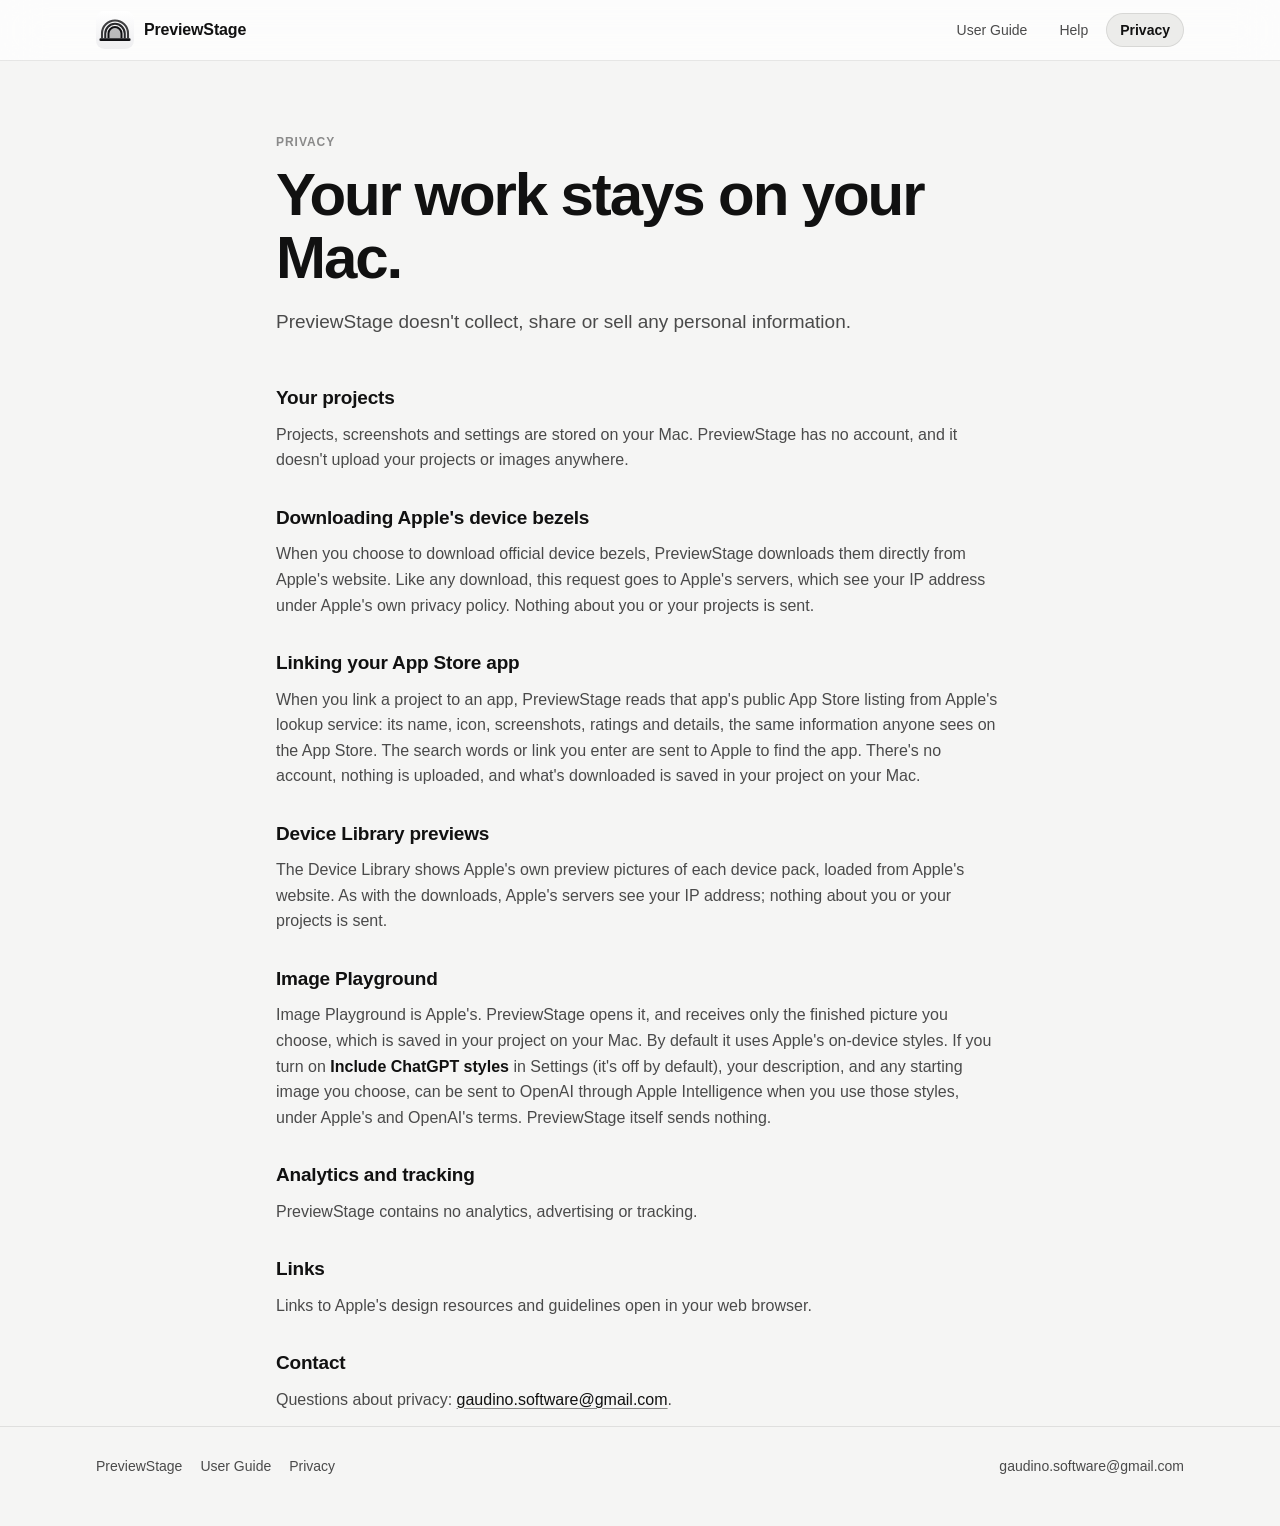
==== privacy.html @ e6e5afa7 "Home: room under the main screenshot; clearer app description Co-Authored-By: Claude Opus 5.5 <norep" ====
<!DOCTYPE html>
<html lang="en">
<head>
<meta charset="utf-8">
<meta name="viewport" content="width=device-width, initial-scale=1">
<title>PreviewStage Privacy</title>
<meta name="description" content="PreviewStage's privacy policy.">
<link rel="icon" type="image/png" sizes="32x32" href="favicon-32.png?v=7">
<link rel="icon" type="image/png" sizes="192x192" href="favicon-192.png?v=7">
<link rel="shortcut icon" href="favicon.ico?v=7">
<link rel="apple-touch-icon" sizes="180x180" href="apple-touch-icon.png?v=7">
<link rel="stylesheet" href="style.css?v=7">
</head>
<body>
<header class="topbar">
  <div class="inner">
    <a class="brand" href="./"><img class="mark" src="icon.svg?v=6" alt="">PreviewStage</a>
    <nav>
      <a href="support.html">User Guide</a>
      <a href="support.html#faq">Help</a>
      <a href="privacy.html" aria-current="page">Privacy</a>
    </nav>
  </div>
</header>

<main class="wrap" style="max-width:760px">
  <div class="hero" style="padding-bottom:16px">
    <p class="eyebrow">Privacy</p>
    <h1>Your work stays on your Mac.</h1>
    <p class="lede">PreviewStage doesn't collect, share or sell any personal information.</p>
  </div>

  <h3>Your projects</h3>
  <p>Projects, screenshots and settings are stored on your Mac. PreviewStage has no account, and it doesn't upload your projects or images anywhere.</p>

  <h3>Downloading Apple's device bezels</h3>
  <p>When you choose to download official device bezels, PreviewStage downloads them directly from Apple's website. Like any download, this request goes to Apple's servers, which see your IP address under Apple's own privacy policy. Nothing about you or your projects is sent.</p>

  <h3>Linking your App Store app</h3>
  <p>When you link a project to an app, PreviewStage reads that app's public App Store listing from Apple's lookup service: its name, icon, screenshots, ratings and details, the same information anyone sees on the App Store. The search words or link you enter are sent to Apple to find the app. There's no account, nothing is uploaded, and what's downloaded is saved in your project on your Mac.</p>

  <h3>Device Library previews</h3>
  <p>The Device Library shows Apple's own preview pictures of each device pack, loaded from Apple's website. As with the downloads, Apple's servers see your IP address; nothing about you or your projects is sent.</p>

  <h3>Image Playground</h3>
  <p>Image Playground is Apple's. PreviewStage opens it, and receives only the finished picture you choose, which is saved in your project on your Mac. By default it uses Apple's on-device styles. If you turn on <strong>Include ChatGPT styles</strong> in Settings (it's off by default), your description, and any starting image you choose, can be sent to OpenAI through Apple Intelligence when you use those styles, under Apple's and OpenAI's terms. PreviewStage itself sends nothing.</p>

  <h3>Analytics and tracking</h3>
  <p>PreviewStage contains no analytics, advertising or tracking.</p>

  <h3>Links</h3>
  <p>Links to Apple's design resources and guidelines open in your web browser.</p>

  <h3>Contact</h3>
  <p>Questions about privacy: <a href="mailto:gaudino.software@gmail.com">gaudino.software@gmail.com</a>.</p>
</main>

<footer class="site">
  <div class="wrap">
    <a href="./">PreviewStage</a>
    <a href="support.html">User Guide</a>
    <a href="privacy.html">Privacy</a>
    <a class="spacer" href="mailto:gaudino.software@gmail.com">gaudino.software@gmail.com</a>
  </div>
</footer>
</body>
</html>
---- style.css ----
/* PreviewStage website — monochrome, calm, light and dark. */

:root {
  --bg: #f5f5f4;
  --surface: #ffffff;
  --surface-2: #ececea;
  --ink: #111111;
  --ink-2: #4a4a4a;
  --ink-3: #8a8a8a;
  --line: rgba(0, 0, 0, 0.09);
  --glass: rgba(255, 255, 255, 0.72);
  --shadow: 0 1px 2px rgba(0,0,0,.04), 0 12px 32px rgba(0,0,0,.08);
  --accent: #111111;
  --on-accent: #ffffff;
  --radius: 18px;
}
@media (prefers-color-scheme: dark) {
  :root {
    --bg: #0e0e0f;
    --surface: #18181a;
    --surface-2: #232326;
    --ink: #f4f4f4;
    --ink-2: #b9b9bb;
    --ink-3: #7c7c80;
    --line: rgba(255, 255, 255, 0.1);
    --glass: rgba(40, 40, 44, 0.72);
    --shadow: 0 1px 2px rgba(0,0,0,.3), 0 12px 32px rgba(0,0,0,.45);
    --accent: #f4f4f4;
    --on-accent: #111111;
  }
}

* { box-sizing: border-box; }
html { scroll-behavior: smooth; scroll-padding-top: 84px; }
body {
  margin: 0;
  background: var(--bg);
  color: var(--ink);
  font: 16px/1.6 -apple-system, BlinkMacSystemFont, "SF Pro Text", "Helvetica Neue", Arial, sans-serif;
  -webkit-font-smoothing: antialiased;
}
a { color: var(--ink); text-decoration-color: var(--ink-3); text-underline-offset: 3px; }
a:hover { text-decoration-color: var(--ink); }
img { max-width: 100%; }

/* Top bar */
.topbar {
  position: sticky; top: 0; z-index: 10;
  backdrop-filter: saturate(180%) blur(20px);
  -webkit-backdrop-filter: saturate(180%) blur(20px);
  background: var(--glass);
  border-bottom: 1px solid var(--line);
}
.topbar .inner {
  max-width: 1120px; margin: 0 auto; padding: 0 16px;
  height: 60px; display: flex; align-items: center; gap: 24px;
}
.brand { display: flex; align-items: center; gap: 10px; font-weight: 700; text-decoration: none; letter-spacing: -.01em; }
.brand .mark { width: 38px; height: 38px; }
.topbar nav { margin-left: auto; display: flex; gap: 4px; font-size: 14px; }
.topbar nav a {
  text-decoration: none; color: var(--ink-2); padding: 6px 14px; border-radius: 999px;
  transition: background-color .2s ease, color .2s ease;
}
.topbar nav a:hover { color: var(--ink); background: color-mix(in srgb, var(--surface-2) 60%, transparent); }
/* The page you're on sits in a pill. */
.topbar nav a[aria-current] { color: var(--ink); font-weight: 600; background: var(--surface-2); box-shadow: inset 0 0 0 1px var(--line); }

/* Layout */
.wrap { max-width: 1120px; margin: 0 auto; padding: 0 16px; }
.hero { padding: 72px 0 40px; }
.eyebrow { font-size: 12px; font-weight: 600; letter-spacing: .08em; text-transform: uppercase; color: var(--ink-3); margin: 0 0 12px; }
h1 { font-size: clamp(36px, 6vw, 60px); line-height: 1.04; letter-spacing: -.035em; margin: 0 0 18px; }
.lede { font-size: 19px; color: var(--ink-2); max-width: 640px; margin: 0; }
h2 { font-size: clamp(26px, 3.4vw, 34px); letter-spacing: -.025em; line-height: 1.15; margin: 0 0 14px; }
h3 { font-size: 19px; letter-spacing: -.01em; margin: 30px 0 8px; }
h4 { font-size: 15px; margin: 20px 0 6px; }
p { margin: 0 0 14px; color: var(--ink-2); }
strong { color: var(--ink); }
ul, ol { padding-left: 22px; color: var(--ink-2); margin: 0 0 14px; }
li { margin: 4px 0; }
kbd {
  font: 12px/1 -apple-system, BlinkMacSystemFont, sans-serif;
  display: inline-block; padding: 4px 7px; border-radius: 6px;
  background: var(--surface); border: 1px solid var(--line); box-shadow: 0 1px 0 var(--line);
  color: var(--ink); white-space: nowrap;
}
.ui { font-weight: 600; color: var(--ink); }

.button {
  display: inline-flex; align-items: center; gap: 8px; height: 44px; padding: 0 22px;
  border-radius: 999px; background: var(--accent); color: var(--on-accent);
  font-weight: 600; text-decoration: none; font-size: 15px;
}
.button.secondary { background: var(--surface-2); color: var(--ink); }
.actions { display: flex; gap: 12px; flex-wrap: wrap; margin-top: 28px; }

/* Cards */
.grid { display: grid; gap: 16px; grid-template-columns: repeat(auto-fit, minmax(240px, 1fr)); }
.card {
  background: var(--surface); border: 1px solid var(--line); border-radius: var(--radius);
  padding: 22px; box-shadow: var(--shadow);
}
.card h3 { margin-top: 0; }
.card p:last-child { margin-bottom: 0; }
.card .icon { font-size: 22px; margin-bottom: 10px; }

section.block { padding: 56px 0; border-top: 1px solid var(--line); }

/* Guide layout with table of contents */
.guide { display: grid; grid-template-columns: 220px minmax(0, 1fr); gap: 56px; padding: 40px 0 80px; }
.guide > * { min-width: 0; }
.mock .titlebar { overflow: hidden; }
.toc { position: sticky; top: 84px; align-self: start; font-size: 14px; padding-bottom: 12px; z-index: 20; }
/* Only the chapter list scrolls, so search results can spread over the page. */
.toc > ol { max-height: calc(100vh - 190px); overflow: auto; }
.toc p { font-size: 11px; font-weight: 600; letter-spacing: .08em; text-transform: uppercase; color: var(--ink-3); margin: 0 0 10px 10px; }
.toc ol { list-style: none; padding: 0; margin: 0; counter-reset: chapter; }
.toc > ol > li { counter-increment: chapter; margin: 1px 0; }
.toc > ol > li > a {
  display: flex; align-items: baseline; gap: 10px; padding: 6px 10px; border-radius: 10px;
  text-decoration: none; color: var(--ink); font-weight: 500;
  transition: background-color .15s ease;
}
.toc > ol > li > a::before {
  content: counter(chapter); min-width: 16px; font-size: 12px; font-weight: 600;
  color: var(--ink-3); font-variant-numeric: tabular-nums;
}
.toc > ol > li > a:hover { background: color-mix(in srgb, var(--surface-2) 70%, transparent); }
.toc > ol > li > a.active { background: var(--surface-2); font-weight: 600; box-shadow: inset 0 0 0 1px var(--line); }
.toc > ol > li > a.active::before { color: var(--ink); }
/* Sub-sections hang off a thin line under their chapter. */
.toc ol ol { margin: 2px 0 6px 21px; padding-left: 12px; border-left: 1.5px solid var(--line); }
.toc ol ol li { position: relative; }
.toc ol ol a {
  display: block; padding: 4px 8px; border-radius: 8px; font-size: 13px;
  text-decoration: none; color: var(--ink-2);
}
.toc ol ol a:hover { color: var(--ink); background: color-mix(in srgb, var(--surface-2) 60%, transparent); }
.toc ol ol a.active { color: var(--ink); font-weight: 600; }
.toc ol ol a.active::before {
  content: ""; position: absolute; left: -13.5px; top: 6px; bottom: 6px; width: 2px;
  border-radius: 2px; background: var(--ink);
}
.chapter { padding: 8px 0 40px; border-bottom: 1px solid var(--line); margin-bottom: 40px; }
.chapter:last-child { border-bottom: 0; }
.num { font-size: 12px; font-weight: 600; letter-spacing: .08em; color: var(--ink-3); text-transform: uppercase; display: block; margin-bottom: 6px; }

@media (max-width: 860px) {
  .guide { grid-template-columns: minmax(0, 1fr); gap: 24px; }
  .toc { position: static; max-height: none; background: var(--surface); border: 1px solid var(--line); border-radius: var(--radius); padding: 16px; }
  .toc > ol { max-height: none; }
  .topbar nav { gap: 2px; }
  .topbar nav a { padding: 6px 10px; }
}

/* Definition rows: a control and what it does */
.defs { display: grid; grid-template-columns: minmax(120px, 190px) 1fr; border: 1px solid var(--line); border-radius: 14px; overflow: hidden; background: var(--surface); margin: 12px 0 18px; }
.defs > div { padding: 11px 16px; border-top: 1px solid var(--line); font-size: 15px; }
.defs > div:nth-child(-n+2) { border-top: 0; }
.defs > div:nth-child(odd) { font-weight: 600; color: var(--ink); background: color-mix(in srgb, var(--surface-2) 45%, transparent); }
.defs > div:nth-child(even) { color: var(--ink-2); }
@media (max-width: 560px) {
  .defs { grid-template-columns: 1fr; }
  .defs > div:nth-child(odd) { border-top: 1px solid var(--line); }
  .defs > div:nth-child(even) { border-top: 0; padding-top: 0; }
  .defs > div:first-child { border-top: 0; }
}

.note {
  border-left: 3px solid var(--ink); background: var(--surface); border-radius: 0 12px 12px 0;
  padding: 12px 16px; margin: 16px 0; font-size: 15px; color: var(--ink-2);
}
.note strong { display: block; margin-bottom: 2px; }

table.keys { width: 100%; border-collapse: collapse; background: var(--surface); border: 1px solid var(--line); border-radius: 14px; overflow: hidden; margin: 12px 0 20px; font-size: 15px; }
table.keys th { text-align: left; font-size: 12px; letter-spacing: .06em; text-transform: uppercase; color: var(--ink-3); padding: 10px 16px; background: var(--surface-2); }
table.keys td { padding: 10px 16px; border-top: 1px solid var(--line); color: var(--ink-2); }
table.keys td:last-child { text-align: right; }

details { background: var(--surface); border: 1px solid var(--line); border-radius: 14px; padding: 14px 18px; margin: 10px 0; }
details summary { cursor: pointer; font-weight: 600; list-style: none; }
details summary::-webkit-details-marker { display: none; }
details summary::after { content: "+"; float: right; color: var(--ink-3); font-weight: 400; }
details[open] summary::after { content: "–"; }
details p { margin: 10px 0 0; }

footer.site { border-top: 1px solid var(--line); padding: 28px 0 48px; font-size: 14px; color: var(--ink-3); }
footer.site .wrap { display: flex; gap: 18px; flex-wrap: wrap; align-items: center; }
footer.site a { color: var(--ink-2); text-decoration: none; }
footer.site .spacer { margin-left: auto; }

/* ---------- Mock UI illustrations ---------- */
.figure { margin: 20px 0 26px; }
.figure figcaption { font-size: 13px; color: var(--ink-3); margin-top: 10px; text-align: center; }
.mock {
  --m-bg: #e7e7e5; --m-panel: #f6f6f5; --m-card: #ffffff; --m-ink: #1a1a1a; --m-dim: #9a9a9a; --m-line: rgba(0,0,0,.08);
  background: var(--m-bg); border-radius: 16px; border: 1px solid var(--line); box-shadow: var(--shadow);
  overflow: hidden; color: var(--m-ink); font-size: 11px; line-height: 1.3;
}
@media (prefers-color-scheme: dark) {
  .mock { --m-bg: #1e1e20; --m-panel: #2a2a2d; --m-card: #333336; --m-ink: #eeeeee; --m-dim: #8d8d92; --m-line: rgba(255,255,255,.08); }
}
.mock .titlebar { display: flex; align-items: center; gap: 10px; padding: 9px 12px; background: var(--m-panel); border-bottom: 1px solid var(--m-line); }
.dots { display: flex; gap: 6px; }
.dots i { width: 10px; height: 10px; border-radius: 50%; background: #ff5f57; display: block; }
.dots i:nth-child(2) { background: #febc2e; } .dots i:nth-child(3) { background: #28c840; }
.pill { display: inline-flex; align-items: center; gap: 8px; padding: 5px 10px; border-radius: 999px; background: var(--m-card); border: 1px solid var(--m-line); white-space: nowrap; }
.pill.dark { background: var(--m-ink); color: var(--m-panel); border-color: transparent; }
.mock .body { display: grid; grid-template-columns: 26% 1fr 28%; min-height: 330px; }
.mock .side { background: var(--m-panel); padding: 10px; border-right: 1px solid var(--m-line); display: flex; flex-direction: column; gap: 7px; min-width: 0; }
.mock .insp { background: var(--m-panel); padding: 10px; border-left: 1px solid var(--m-line); display: flex; flex-direction: column; gap: 7px; min-width: 0; }
.mock .canvas { position: relative; display: flex; align-items: center; justify-content: center; gap: 12px; padding: 18px; }
.tabs { display: flex; justify-content: space-between; background: var(--m-card); border-radius: 999px; padding: 3px; border: 1px solid var(--m-line); }
.tabs span { flex: 1; text-align: center; padding: 3px 0; border-radius: 999px; color: var(--m-dim); }
.tabs span.on { background: var(--m-bg); color: var(--m-ink); font-weight: 600; }
.row { display: flex; align-items: center; gap: 7px; padding: 6px; border-radius: 8px; }
.row.sel { background: var(--m-bg); }
.thumb { width: 18px; height: 30px; border-radius: 3px; background: var(--m-card); border: 1px solid var(--m-line); flex: none; }
.sq { width: 20px; height: 20px; border-radius: 6px; background: var(--m-bg); flex: none; }
.bar { height: 6px; border-radius: 3px; background: var(--m-line); }
.lbl { font-weight: 700; font-size: 10px; letter-spacing: .02em; }
.dim { color: var(--m-dim); }
.screen { width: 92px; height: 190px; background: var(--m-card); border-radius: 6px; box-shadow: 0 6px 16px rgba(0,0,0,.12); padding: 10px 8px; display: flex; flex-direction: column; align-items: center; gap: 6px; }
.screen .h { width: 70%; height: 7px; border-radius: 3px; background: var(--m-ink); }
.screen .phone { flex: 1; width: 62px; border: 3px solid var(--m-ink); border-radius: 12px; background: var(--m-bg); }
.ctrls { position: absolute; bottom: 10px; left: 50%; transform: translateX(-50%); display: flex; gap: 6px; }
.callout {
  position: absolute; width: 20px; height: 20px; border-radius: 50%; background: var(--accent); color: var(--on-accent);
  font: 700 11px/20px -apple-system, sans-serif; text-align: center; box-shadow: 0 0 0 3px var(--bg);
}
.legend { display: grid; grid-template-columns: repeat(auto-fit, minmax(210px, 1fr)); gap: 10px 20px; margin-top: 14px; font-size: 14px; }
.legend div { display: flex; gap: 10px; align-items: baseline; color: var(--ink-2); }
.legend b { flex: none; width: 20px; height: 20px; border-radius: 50%; background: var(--accent); color: var(--on-accent); font-size: 11px; text-align: center; line-height: 20px; }
.seg { display: flex; background: var(--m-bg); border-radius: 999px; padding: 2px; }
.seg span { flex: 1; text-align: center; padding: 3px 0; border-radius: 999px; color: var(--m-dim); }
.seg span.on { background: var(--m-ink); color: var(--m-panel); font-weight: 600; }
.kv { display: grid; grid-template-columns: 64px 1fr; align-items: center; gap: 6px; }
.small-mock { max-width: 420px; margin-left: auto; margin-right: auto; }
@media (max-width: 640px) {
  .mock .body { grid-template-columns: 1fr; }
  .mock .side, .mock .insp { border: 0; border-top: 1px solid var(--m-line); }
  .mock .canvas { order: -1; min-height: 240px; }
}
/* On phones the mock's panels stack, so numbered markers would point at the wrong places. */
@media (max-width: 640px) {
  .callout, .legend b { display: none; }
}

/* ---------- Real app screenshots ---------- */
.shot {
  display: block; width: 100%; height: auto;
  border-radius: 14px; border: 1px solid var(--line);
  box-shadow: 0 2px 6px rgba(0,0,0,.06), 0 24px 60px rgba(0,0,0,.14);
  background: #fafafa;
}
.shot.window { border-radius: 12px; }
.annotated { position: relative; }
.annotated .zone {
  position: absolute; border: 2px solid var(--accent); border-radius: 12px;
  background: color-mix(in srgb, var(--accent) 6%, transparent);
  pointer-events: none;
}
.annotated .callout { box-shadow: 0 0 0 3px var(--bg), 0 4px 12px rgba(0,0,0,.25); width: 26px; height: 26px; line-height: 26px; font-size: 13px; }
.split { display: grid; grid-template-columns: minmax(200px, 290px) minmax(0, 1fr); gap: 32px; align-items: start; margin: 18px 0 28px; }
.split.reverse { grid-template-columns: minmax(0, 1fr) minmax(200px, 290px); }
.split.reverse > .media { order: 2; }
.split .media { position: sticky; top: 84px; }
.split .text h3:first-child { margin-top: 0; }
@media (max-width: 760px) {
  .split, .split.reverse { grid-template-columns: 1fr; }
  .split .media, .split.reverse > .media { position: static; order: 0; max-width: 320px; margin: 0 auto; }
}
.names { display: grid; grid-template-columns: repeat(3, 1fr); gap: 14px; margin: 18px 0 8px; }
.names .card { padding: 18px; }
.names .card h3 { margin: 4px 0 6px; font-size: 18px; }
.names .tag { font-size: 11px; font-weight: 600; letter-spacing: .08em; text-transform: uppercase; color: var(--ink-3); }
@media (max-width: 640px) { .names { grid-template-columns: 1fr; } }
/* Room below the main screenshot before the next section's line. */
.hero-shot { margin: 8px 0 64px; }
.split .defs { grid-template-columns: minmax(96px, 132px) 1fr; }
@media (max-width: 560px) { .split .defs { grid-template-columns: 1fr; } }

/* ---------- Guide search ---------- */
.search { position: relative; margin: 0 0 18px; }
.search input {
  width: 100%; box-sizing: border-box; height: 38px; padding: 0 34px 0 34px;
  font: inherit; font-size: 14px; color: var(--ink);
  background: var(--surface) no-repeat 11px 50% / 15px 15px;
  background-image: url("data:image/svg+xml,%3Csvg xmlns='http://www.w3.org/2000/svg' viewBox='0 0 24 24' fill='none' stroke='%238a8a8a' stroke-width='2.4' stroke-linecap='round'%3E%3Ccircle cx='10.5' cy='10.5' r='6.5'/%3E%3Cpath d='M15.5 15.5 21 21'/%3E%3C/svg%3E");
  border: 1px solid var(--line); border-radius: 999px; outline: none;
  -webkit-appearance: none; appearance: none;
}
.search input::-webkit-search-cancel-button { -webkit-appearance: none; }
.search input:focus { border-color: var(--ink-3); box-shadow: 0 0 0 4px color-mix(in srgb, var(--ink) 8%, transparent); }
.search .search-key { position: absolute; right: 10px; top: 50%; transform: translateY(-50%); font-size: 11px; padding: 1px 6px; pointer-events: none; }
.search input:focus ~ .search-key, .search input:not(:placeholder-shown) ~ .search-key { display: none; }
.search-results {
  position: absolute; z-index: 30; top: 44px; left: 0; width: min(440px, calc(100vw - 32px));
  max-height: min(70vh, 520px); overflow: auto; padding: 6px;
  background: var(--surface); border: 1px solid var(--line); border-radius: 16px;
  box-shadow: 0 2px 6px rgba(0,0,0,.06), 0 24px 60px rgba(0,0,0,.18);
}
.search-hit { display: block; padding: 9px 12px; border-radius: 11px; text-decoration: none; color: var(--ink-2); }
.search-hit.active, .search-hit:hover { background: var(--surface-2); }
.search-hit .hit-chapter { display: block; font-size: 11px; font-weight: 600; letter-spacing: .06em; text-transform: uppercase; color: var(--ink-3); }
.search-hit .hit-title { display: block; font-weight: 600; color: var(--ink); font-size: 14px; margin: 1px 0; }
.search-hit .hit-text { display: block; font-size: 13px; line-height: 1.45; }
.search-hit mark { background: color-mix(in srgb, var(--ink) 14%, transparent); color: var(--ink); border-radius: 3px; padding: 0 1px; }
.search-empty { padding: 12px; font-size: 13px; color: var(--ink-3); }
/* A found result glows briefly. */
.found { animation: found 2.2s ease-out; border-radius: 8px; }
@keyframes found { 0%, 35% { background: color-mix(in srgb, var(--ink) 12%, transparent); } 100% { background: transparent; } }
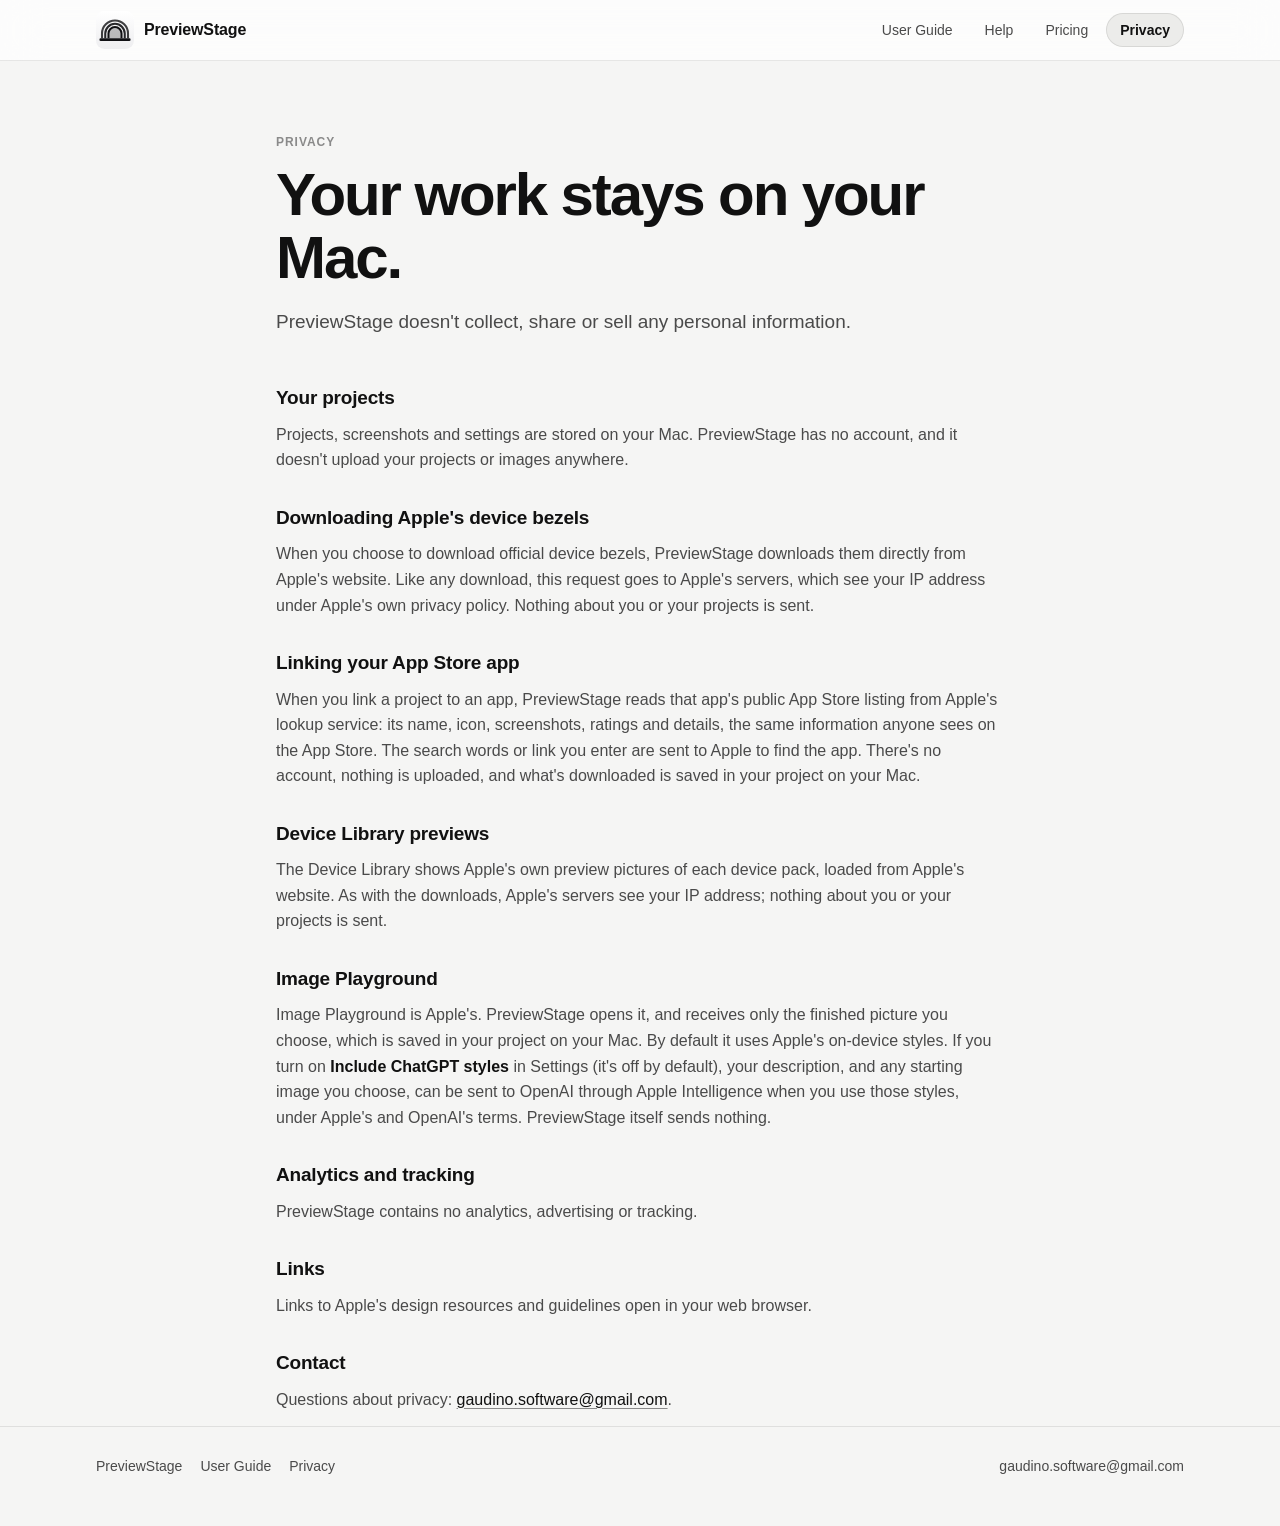
==== commit 332f4430: "Pricing section and menu link Co-Authored-By: Claude Opus 5.5 <noreply@anthropic.com>" ====
--- a/privacy.html
+++ b/privacy.html
@@ -9,7 +9,7 @@
 <link rel="icon" type="image/png" sizes="192x192" href="favicon-192.png?v=7">
 <link rel="shortcut icon" href="favicon.ico?v=7">
 <link rel="apple-touch-icon" sizes="180x180" href="apple-touch-icon.png?v=7">
-<link rel="stylesheet" href="style.css?v=7">
+<link rel="stylesheet" href="style.css?v=8">
 </head>
 <body>
 <header class="topbar">
@@ -18,6 +18,7 @@
     <nav>
       <a href="support.html">User Guide</a>
       <a href="support.html#faq">Help</a>
+      <a href="index.html#pricing">Pricing</a>
       <a href="privacy.html" aria-current="page">Privacy</a>
     </nav>
   </div>
--- a/style.css
+++ b/style.css
@@ -311,3 +311,18 @@
 /* A found result glows briefly. */
 .found { animation: found 2.2s ease-out; border-radius: 8px; }
 @keyframes found { 0%, 35% { background: color-mix(in srgb, var(--ink) 12%, transparent); } 100% { background: transparent; } }
+
+/* ---------- Pricing ---------- */
+.plans { display: grid; grid-template-columns: repeat(auto-fit, minmax(260px, 1fr)); gap: 16px; max-width: 760px; margin: 24px 0 8px; }
+.plan { position: relative; background: var(--surface); border: 1px solid var(--line); border-radius: 22px; padding: 26px 24px 24px; display: flex; flex-direction: column; }
+.plan.featured { border: 1.5px solid var(--ink); box-shadow: 0 2px 6px rgba(0,0,0,.05), 0 20px 50px rgba(0,0,0,.10); }
+.plan h3 { margin: 0 0 10px; }
+.plan .price { margin: 0 0 6px; color: var(--ink-2); }
+.plan .price span { font-size: 40px; font-weight: 700; letter-spacing: -.03em; color: var(--ink); }
+.plan .trial { font-size: 14px; color: var(--ink-3); margin: 0 0 22px; flex: 1; }
+.plan .button { text-align: center; }
+.plan .badge { position: absolute; top: -12px; left: 24px; font-size: 11px; font-weight: 600; letter-spacing: .04em; text-transform: uppercase; background: var(--ink); color: var(--bg); padding: 4px 10px; border-radius: 999px; }
+.includes { columns: 2; column-gap: 32px; max-width: 760px; margin: 18px 0 10px; padding-left: 20px; }
+.includes li { break-inside: avoid; }
+@media (max-width: 560px) { .includes { columns: 1; } }
+.fine { font-size: 13px; color: var(--ink-3); }
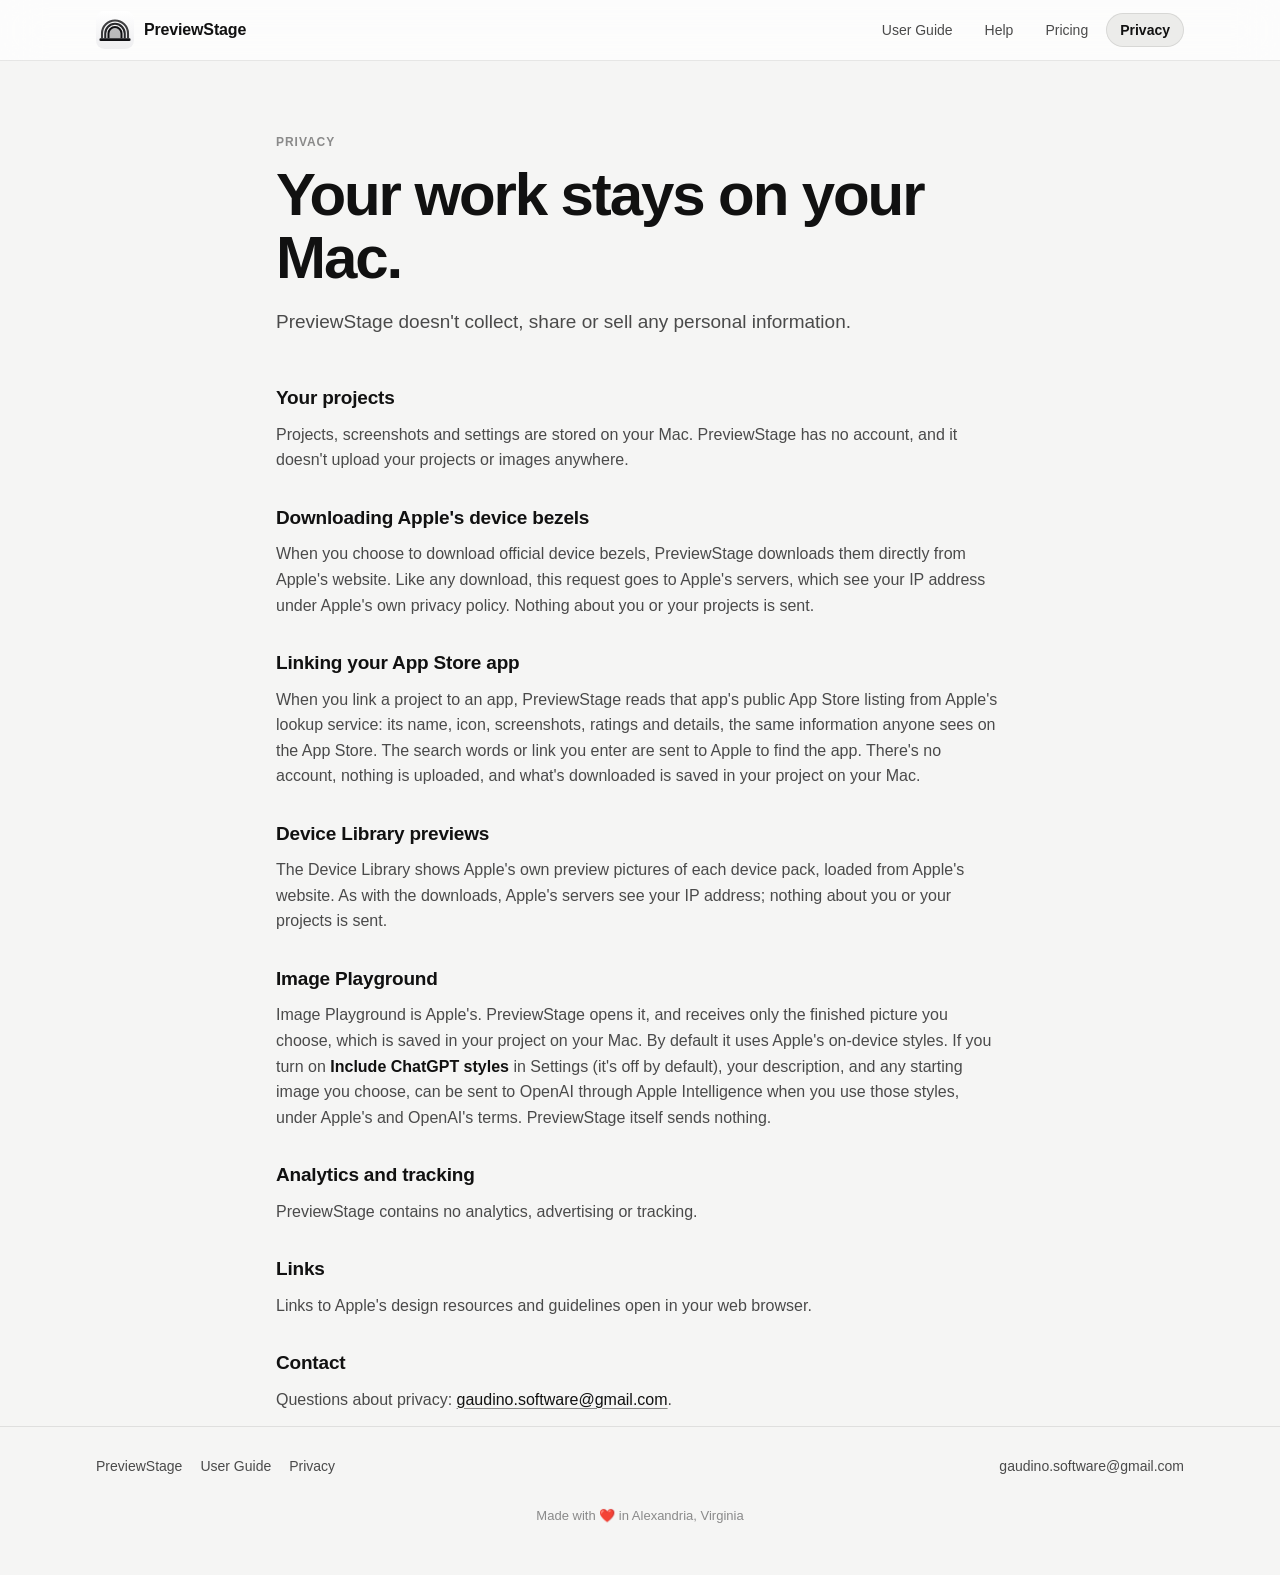
==== commit 5042bcbb: "Footer: Made with ❤️ in Alexandria, Virginia Co-Authored-By: Claude Opus 5.5 <noreply@anthropic.com>" ====
--- a/privacy.html
+++ b/privacy.html
@@ -9,7 +9,7 @@
 <link rel="icon" type="image/png" sizes="192x192" href="favicon-192.png?v=7">
 <link rel="shortcut icon" href="favicon.ico?v=7">
 <link rel="apple-touch-icon" sizes="180x180" href="apple-touch-icon.png?v=7">
-<link rel="stylesheet" href="style.css?v=8">
+<link rel="stylesheet" href="style.css?v=9">
 </head>
 <body>
 <header class="topbar">
@@ -62,6 +62,7 @@
     <a href="support.html">User Guide</a>
     <a href="privacy.html">Privacy</a>
     <a class="spacer" href="mailto:gaudino.software@gmail.com">gaudino.software@gmail.com</a>
+    <p class="made">Made with ❤️ in Alexandria, Virginia</p>
   </div>
 </footer>
 </body>
--- a/style.css
+++ b/style.css
@@ -326,3 +326,6 @@
 .includes li { break-inside: avoid; }
 @media (max-width: 560px) { .includes { columns: 1; } }
 .fine { font-size: 13px; color: var(--ink-3); }
+
+/* "Made with ❤️ in Alexandria, Virginia", on its own line under the links. */
+footer.site .made { flex-basis: 100%; margin: 10px 0 0; font-size: 13px; color: var(--ink-3); text-align: center; }
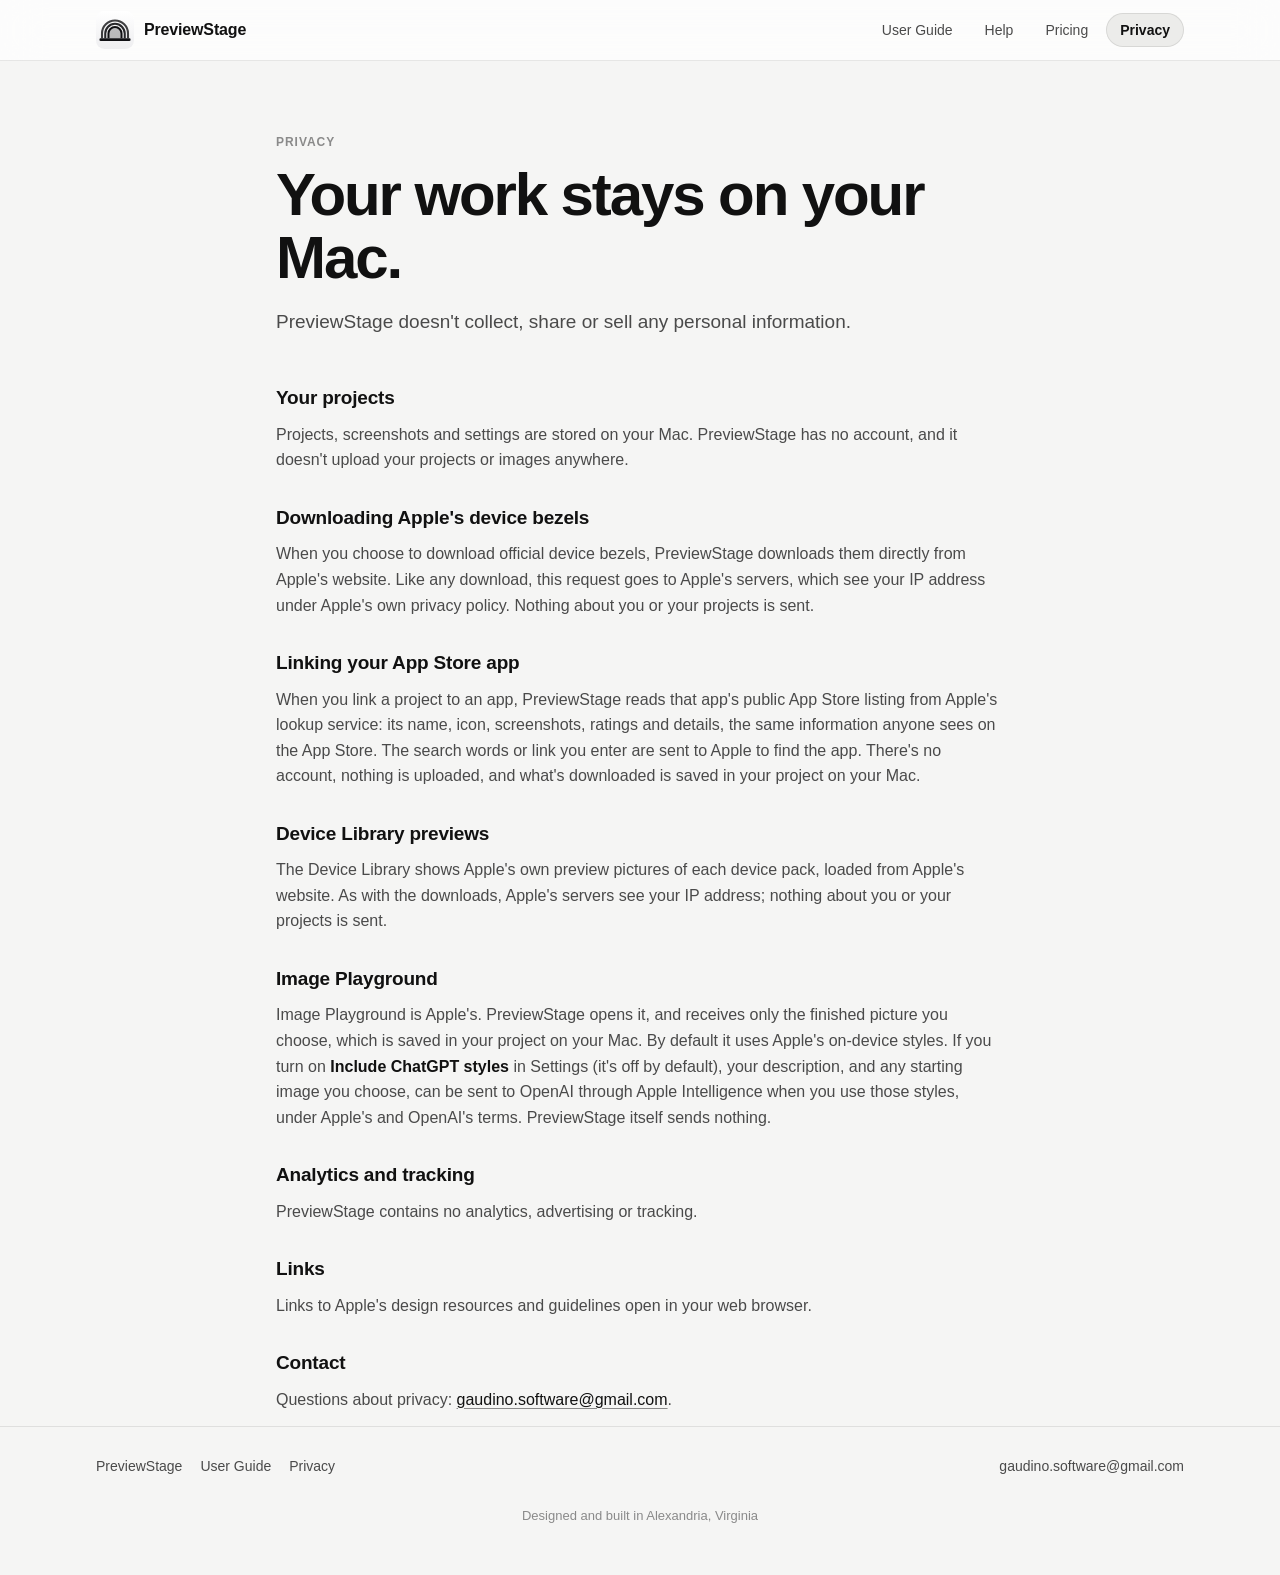
==== commit 7815cc71: "Footer: Designed and built in Alexandria, Virginia Co-Authored-By: Claude Opus 5.5 <noreply@anthropi" ====
--- a/privacy.html
+++ b/privacy.html
@@ -62,7 +62,7 @@
     <a href="support.html">User Guide</a>
     <a href="privacy.html">Privacy</a>
     <a class="spacer" href="mailto:gaudino.software@gmail.com">gaudino.software@gmail.com</a>
-    <p class="made">Made with ❤️ in Alexandria, Virginia</p>
+    <p class="made">Designed and built in Alexandria, Virginia</p>
   </div>
 </footer>
 </body>
--- a/style.css
+++ b/style.css
@@ -327,5 +327,5 @@
 @media (max-width: 560px) { .includes { columns: 1; } }
 .fine { font-size: 13px; color: var(--ink-3); }
 
-/* "Made with ❤️ in Alexandria, Virginia", on its own line under the links. */
+/* "Designed and built in Alexandria, Virginia", on its own line under the links. */
 footer.site .made { flex-basis: 100%; margin: 10px 0 0; font-size: 13px; color: var(--ink-3); text-align: center; }
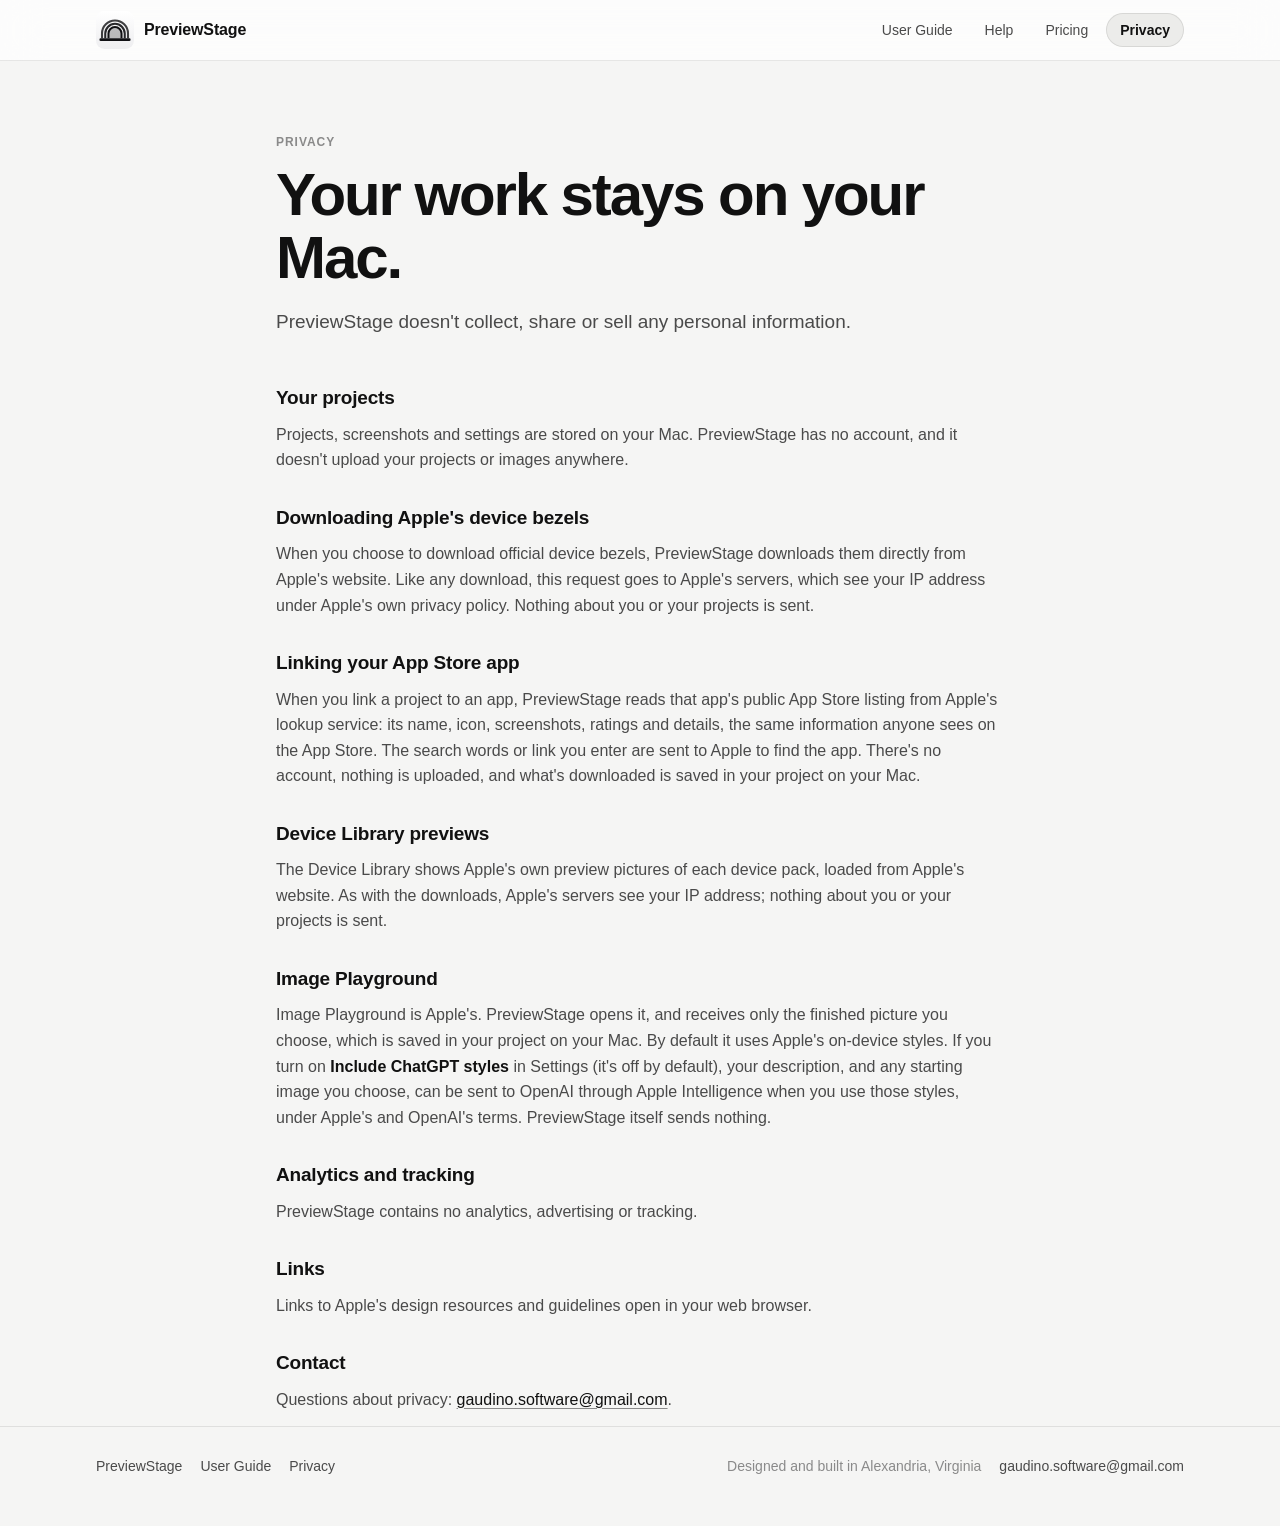
==== commit 0f98cc3c: "Footer on one line Co-Authored-By: Claude Opus 5.5 <noreply@anthropic.com>" ====
--- a/privacy.html
+++ b/privacy.html
@@ -9,7 +9,7 @@
 <link rel="icon" type="image/png" sizes="192x192" href="favicon-192.png?v=7">
 <link rel="shortcut icon" href="favicon.ico?v=7">
 <link rel="apple-touch-icon" sizes="180x180" href="apple-touch-icon.png?v=7">
-<link rel="stylesheet" href="style.css?v=9">
+<link rel="stylesheet" href="style.css?v=10">
 </head>
 <body>
 <header class="topbar">
@@ -61,8 +61,8 @@
     <a href="./">PreviewStage</a>
     <a href="support.html">User Guide</a>
     <a href="privacy.html">Privacy</a>
-    <a class="spacer" href="mailto:gaudino.software@gmail.com">gaudino.software@gmail.com</a>
-    <p class="made">Designed and built in Alexandria, Virginia</p>
+    <span class="made spacer">Designed and built in Alexandria, Virginia</span>
+    <a href="mailto:gaudino.software@gmail.com">gaudino.software@gmail.com</a>
   </div>
 </footer>
 </body>
--- a/style.css
+++ b/style.css
@@ -327,5 +327,5 @@
 @media (max-width: 560px) { .includes { columns: 1; } }
 .fine { font-size: 13px; color: var(--ink-3); }
 
-/* "Designed and built in Alexandria, Virginia", on its own line under the links. */
-footer.site .made { flex-basis: 100%; margin: 10px 0 0; font-size: 13px; color: var(--ink-3); text-align: center; }
+/* "Designed and built in Alexandria, Virginia", on the right, before the email. */
+footer.site .made { color: var(--ink-3); }
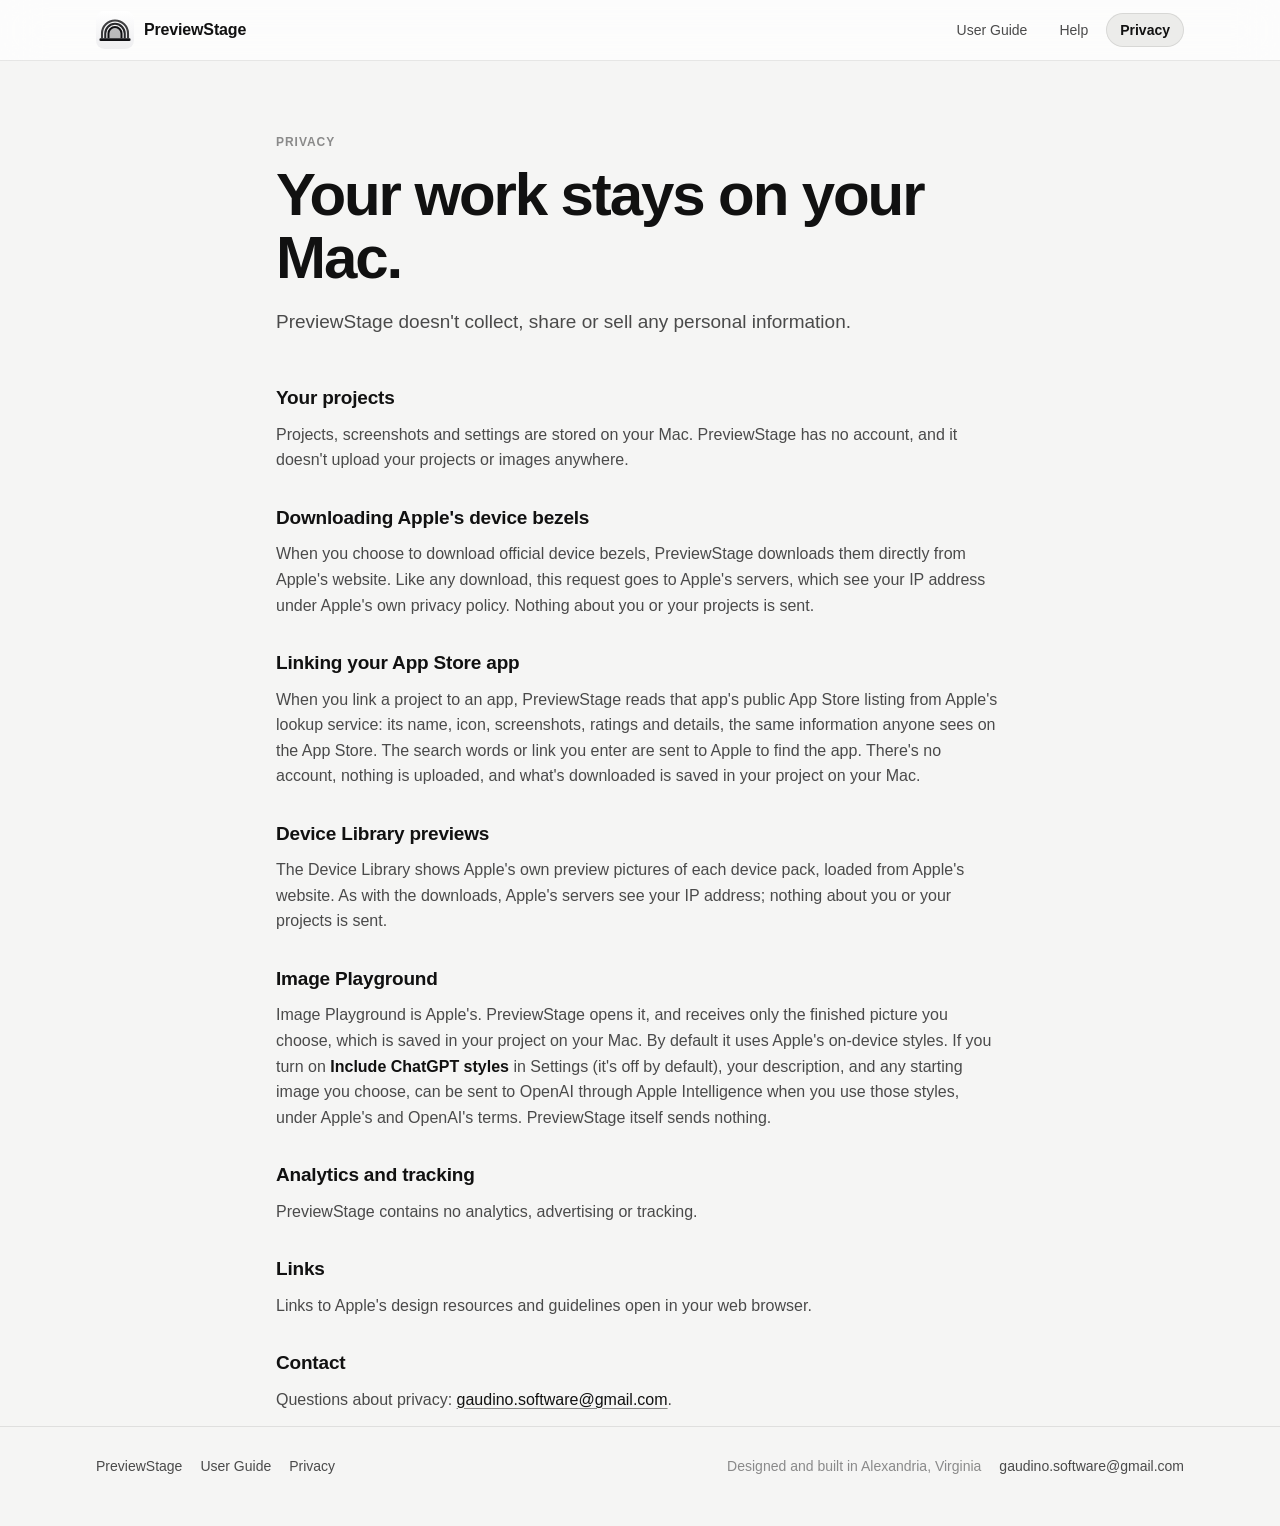
==== commit fd88514b: "Remove pricing Co-Authored-By: Claude Opus 5.5 <noreply@anthropic.com>" ====
--- a/privacy.html
+++ b/privacy.html
@@ -18,7 +18,6 @@
     <nav>
       <a href="support.html">User Guide</a>
       <a href="support.html#faq">Help</a>
-      <a href="index.html#pricing">Pricing</a>
       <a href="privacy.html" aria-current="page">Privacy</a>
     </nav>
   </div>
--- a/style.css
+++ b/style.css
@@ -312,20 +312,5 @@
 .found { animation: found 2.2s ease-out; border-radius: 8px; }
 @keyframes found { 0%, 35% { background: color-mix(in srgb, var(--ink) 12%, transparent); } 100% { background: transparent; } }
 
-/* ---------- Pricing ---------- */
-.plans { display: grid; grid-template-columns: repeat(auto-fit, minmax(260px, 1fr)); gap: 16px; max-width: 760px; margin: 24px 0 8px; }
-.plan { position: relative; background: var(--surface); border: 1px solid var(--line); border-radius: 22px; padding: 26px 24px 24px; display: flex; flex-direction: column; }
-.plan.featured { border: 1.5px solid var(--ink); box-shadow: 0 2px 6px rgba(0,0,0,.05), 0 20px 50px rgba(0,0,0,.10); }
-.plan h3 { margin: 0 0 10px; }
-.plan .price { margin: 0 0 6px; color: var(--ink-2); }
-.plan .price span { font-size: 40px; font-weight: 700; letter-spacing: -.03em; color: var(--ink); }
-.plan .trial { font-size: 14px; color: var(--ink-3); margin: 0 0 22px; flex: 1; }
-.plan .button { text-align: center; }
-.plan .badge { position: absolute; top: -12px; left: 24px; font-size: 11px; font-weight: 600; letter-spacing: .04em; text-transform: uppercase; background: var(--ink); color: var(--bg); padding: 4px 10px; border-radius: 999px; }
-.includes { columns: 2; column-gap: 32px; max-width: 760px; margin: 18px 0 10px; padding-left: 20px; }
-.includes li { break-inside: avoid; }
-@media (max-width: 560px) { .includes { columns: 1; } }
-.fine { font-size: 13px; color: var(--ink-3); }
-
 /* "Designed and built in Alexandria, Virginia", on the right, before the email. */
 footer.site .made { color: var(--ink-3); }
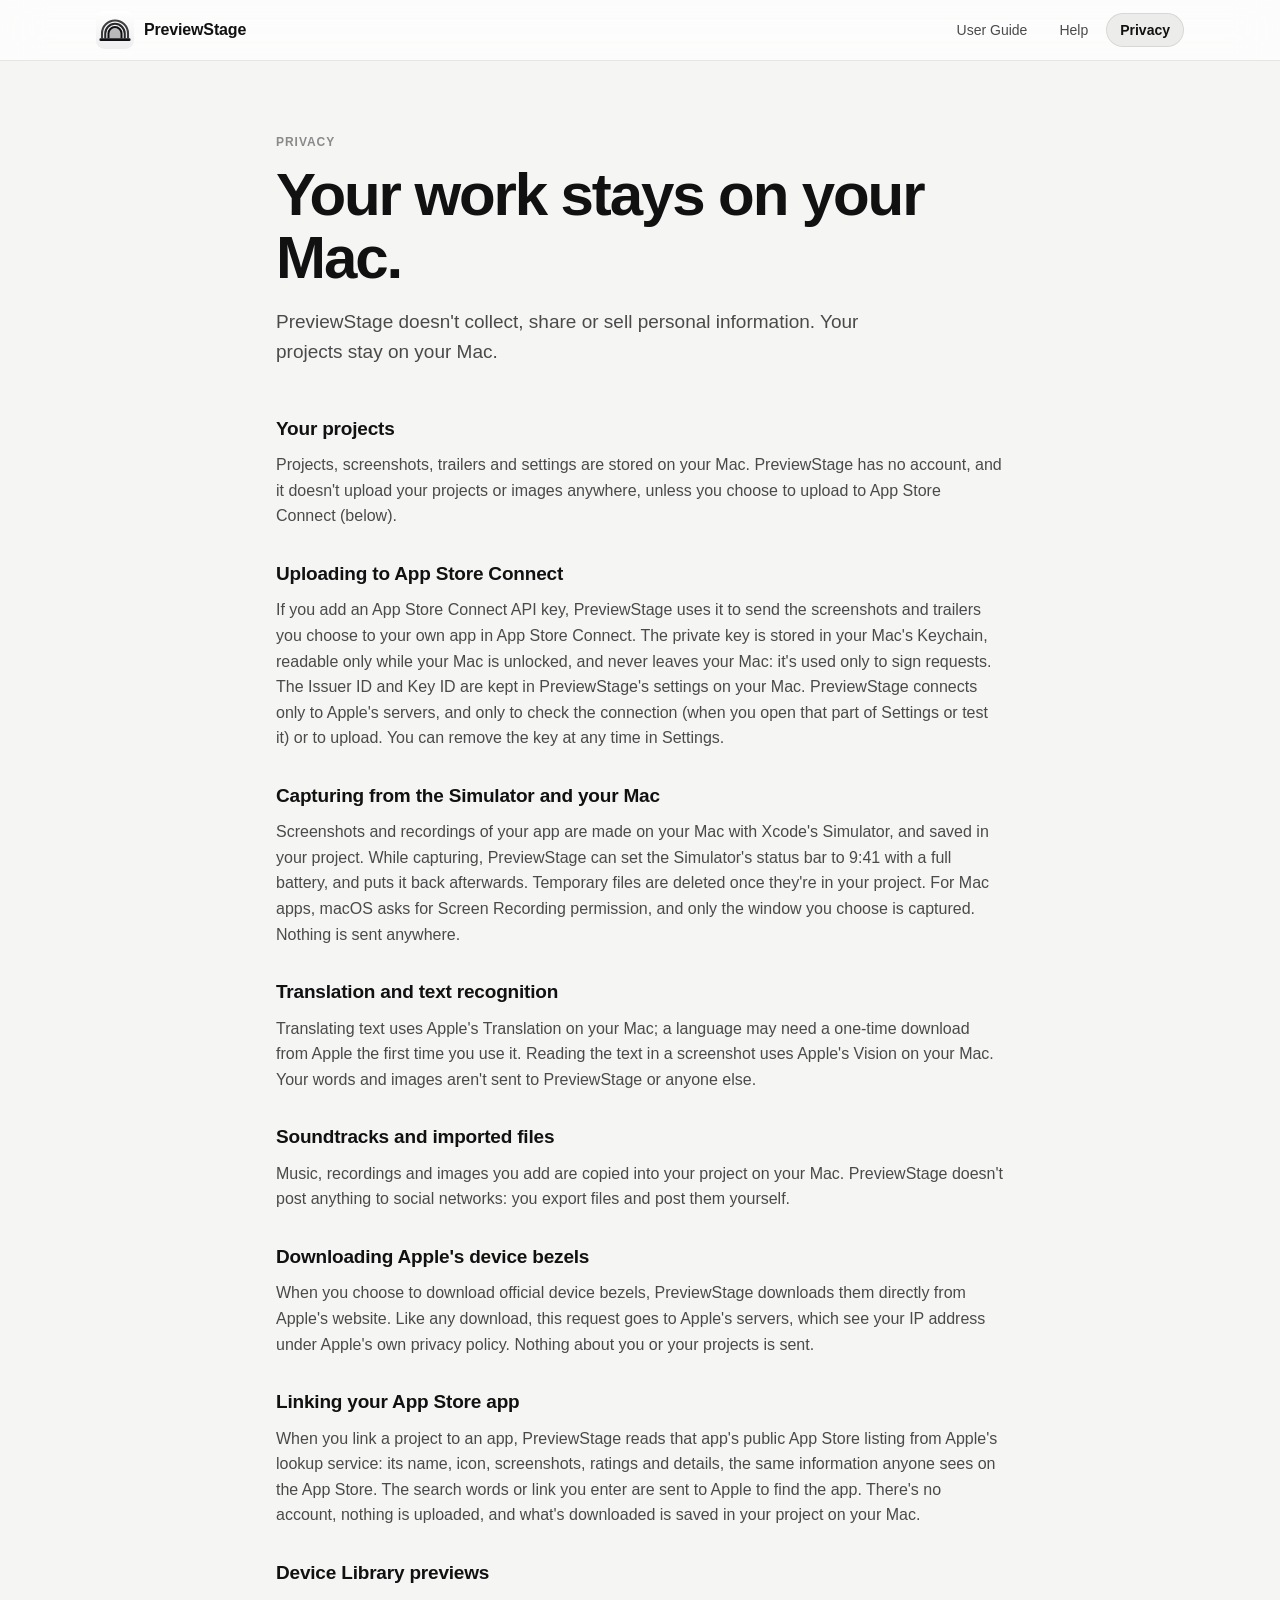
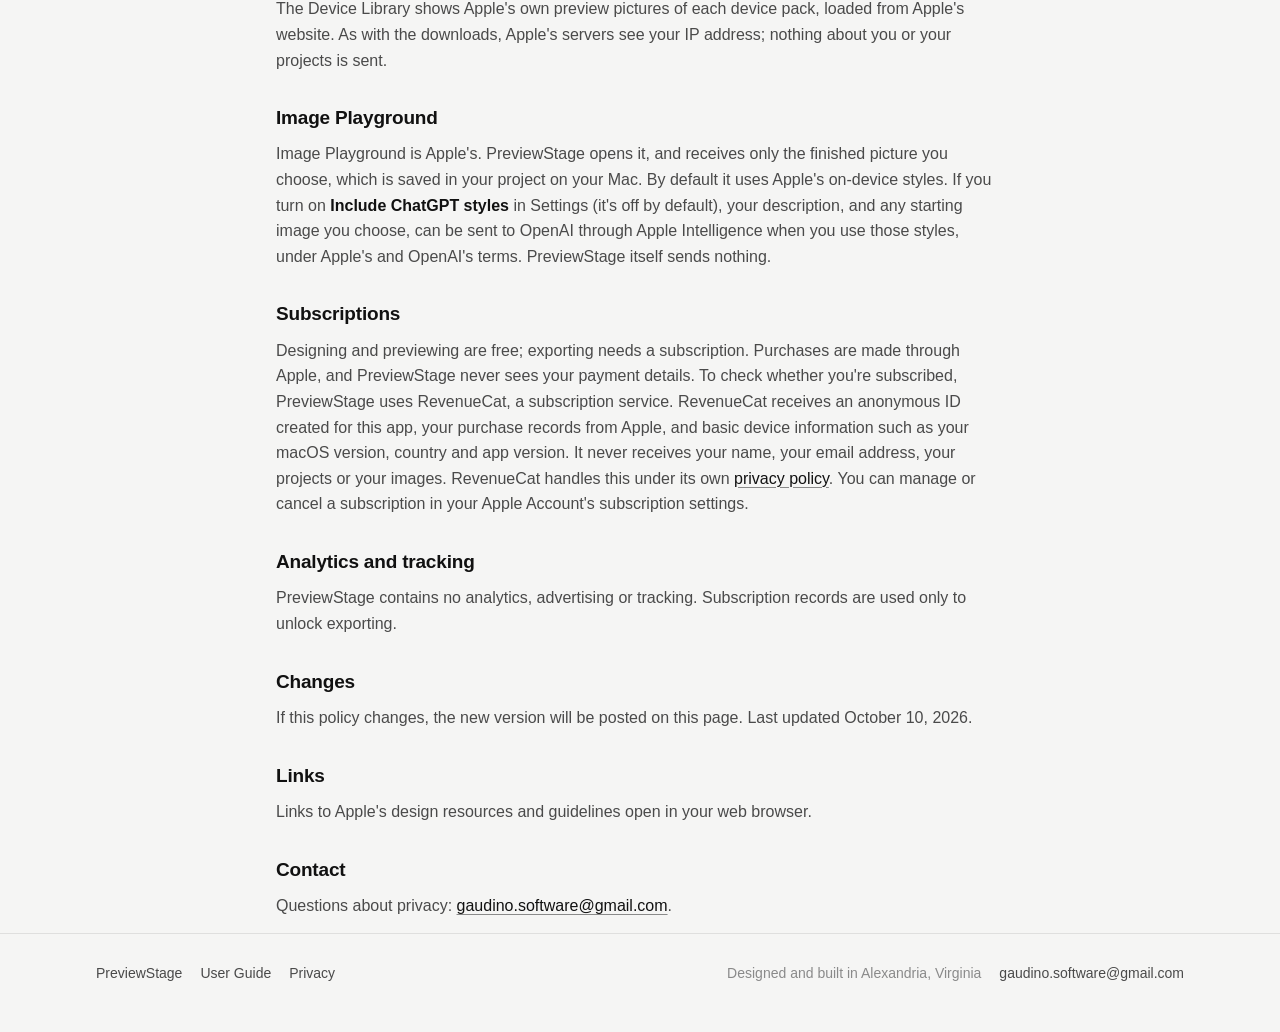
==== commit c449d116: "Trailers, social networks, Capture from Simulator, Upload to App Store Connect, translate, poses, te" ====
--- a/privacy.html
+++ b/privacy.html
@@ -27,11 +27,23 @@
   <div class="hero" style="padding-bottom:16px">
     <p class="eyebrow">Privacy</p>
     <h1>Your work stays on your Mac.</h1>
-    <p class="lede">PreviewStage doesn't collect, share or sell any personal information.</p>
+    <p class="lede">PreviewStage doesn't collect, share or sell personal information. Your projects stay on your Mac.</p>
   </div>
 
   <h3>Your projects</h3>
-  <p>Projects, screenshots and settings are stored on your Mac. PreviewStage has no account, and it doesn't upload your projects or images anywhere.</p>
+  <p>Projects, screenshots, trailers and settings are stored on your Mac. PreviewStage has no account, and it doesn't upload your projects or images anywhere, unless you choose to upload to App Store Connect (below).</p>
+
+  <h3>Uploading to App Store Connect</h3>
+  <p>If you add an App Store Connect API key, PreviewStage uses it to send the screenshots and trailers you choose to your own app in App Store Connect. The private key is stored in your Mac's Keychain, readable only while your Mac is unlocked, and never leaves your Mac: it's used only to sign requests. The Issuer ID and Key ID are kept in PreviewStage's settings on your Mac. PreviewStage connects only to Apple's servers, and only to check the connection (when you open that part of Settings or test it) or to upload. You can remove the key at any time in Settings.</p>
+
+  <h3>Capturing from the Simulator and your Mac</h3>
+  <p>Screenshots and recordings of your app are made on your Mac with Xcode's Simulator, and saved in your project. While capturing, PreviewStage can set the Simulator's status bar to 9:41 with a full battery, and puts it back afterwards. Temporary files are deleted once they're in your project. For Mac apps, macOS asks for Screen Recording permission, and only the window you choose is captured. Nothing is sent anywhere.</p>
+
+  <h3>Translation and text recognition</h3>
+  <p>Translating text uses Apple's Translation on your Mac; a language may need a one-time download from Apple the first time you use it. Reading the text in a screenshot uses Apple's Vision on your Mac. Your words and images aren't sent to PreviewStage or anyone else.</p>
+
+  <h3>Soundtracks and imported files</h3>
+  <p>Music, recordings and images you add are copied into your project on your Mac. PreviewStage doesn't post anything to social networks: you export files and post them yourself.</p>
 
   <h3>Downloading Apple's device bezels</h3>
   <p>When you choose to download official device bezels, PreviewStage downloads them directly from Apple's website. Like any download, this request goes to Apple's servers, which see your IP address under Apple's own privacy policy. Nothing about you or your projects is sent.</p>
@@ -45,8 +57,14 @@
   <h3>Image Playground</h3>
   <p>Image Playground is Apple's. PreviewStage opens it, and receives only the finished picture you choose, which is saved in your project on your Mac. By default it uses Apple's on-device styles. If you turn on <strong>Include ChatGPT styles</strong> in Settings (it's off by default), your description, and any starting image you choose, can be sent to OpenAI through Apple Intelligence when you use those styles, under Apple's and OpenAI's terms. PreviewStage itself sends nothing.</p>
 
+  <h3>Subscriptions</h3>
+  <p>Designing and previewing are free; exporting needs a subscription. Purchases are made through Apple, and PreviewStage never sees your payment details. To check whether you're subscribed, PreviewStage uses RevenueCat, a subscription service. RevenueCat receives an anonymous ID created for this app, your purchase records from Apple, and basic device information such as your macOS version, country and app version. It never receives your name, your email address, your projects or your images. RevenueCat handles this under its own <a href="https://www.revenuecat.com/privacy">privacy policy</a>. You can manage or cancel a subscription in your Apple Account's subscription settings.</p>
+
   <h3>Analytics and tracking</h3>
-  <p>PreviewStage contains no analytics, advertising or tracking.</p>
+  <p>PreviewStage contains no analytics, advertising or tracking. Subscription records are used only to unlock exporting.</p>
+
+  <h3>Changes</h3>
+  <p>If this policy changes, the new version will be posted on this page. Last updated October 10, 2026.</p>
 
   <h3>Links</h3>
   <p>Links to Apple's design resources and guidelines open in your web browser.</p>
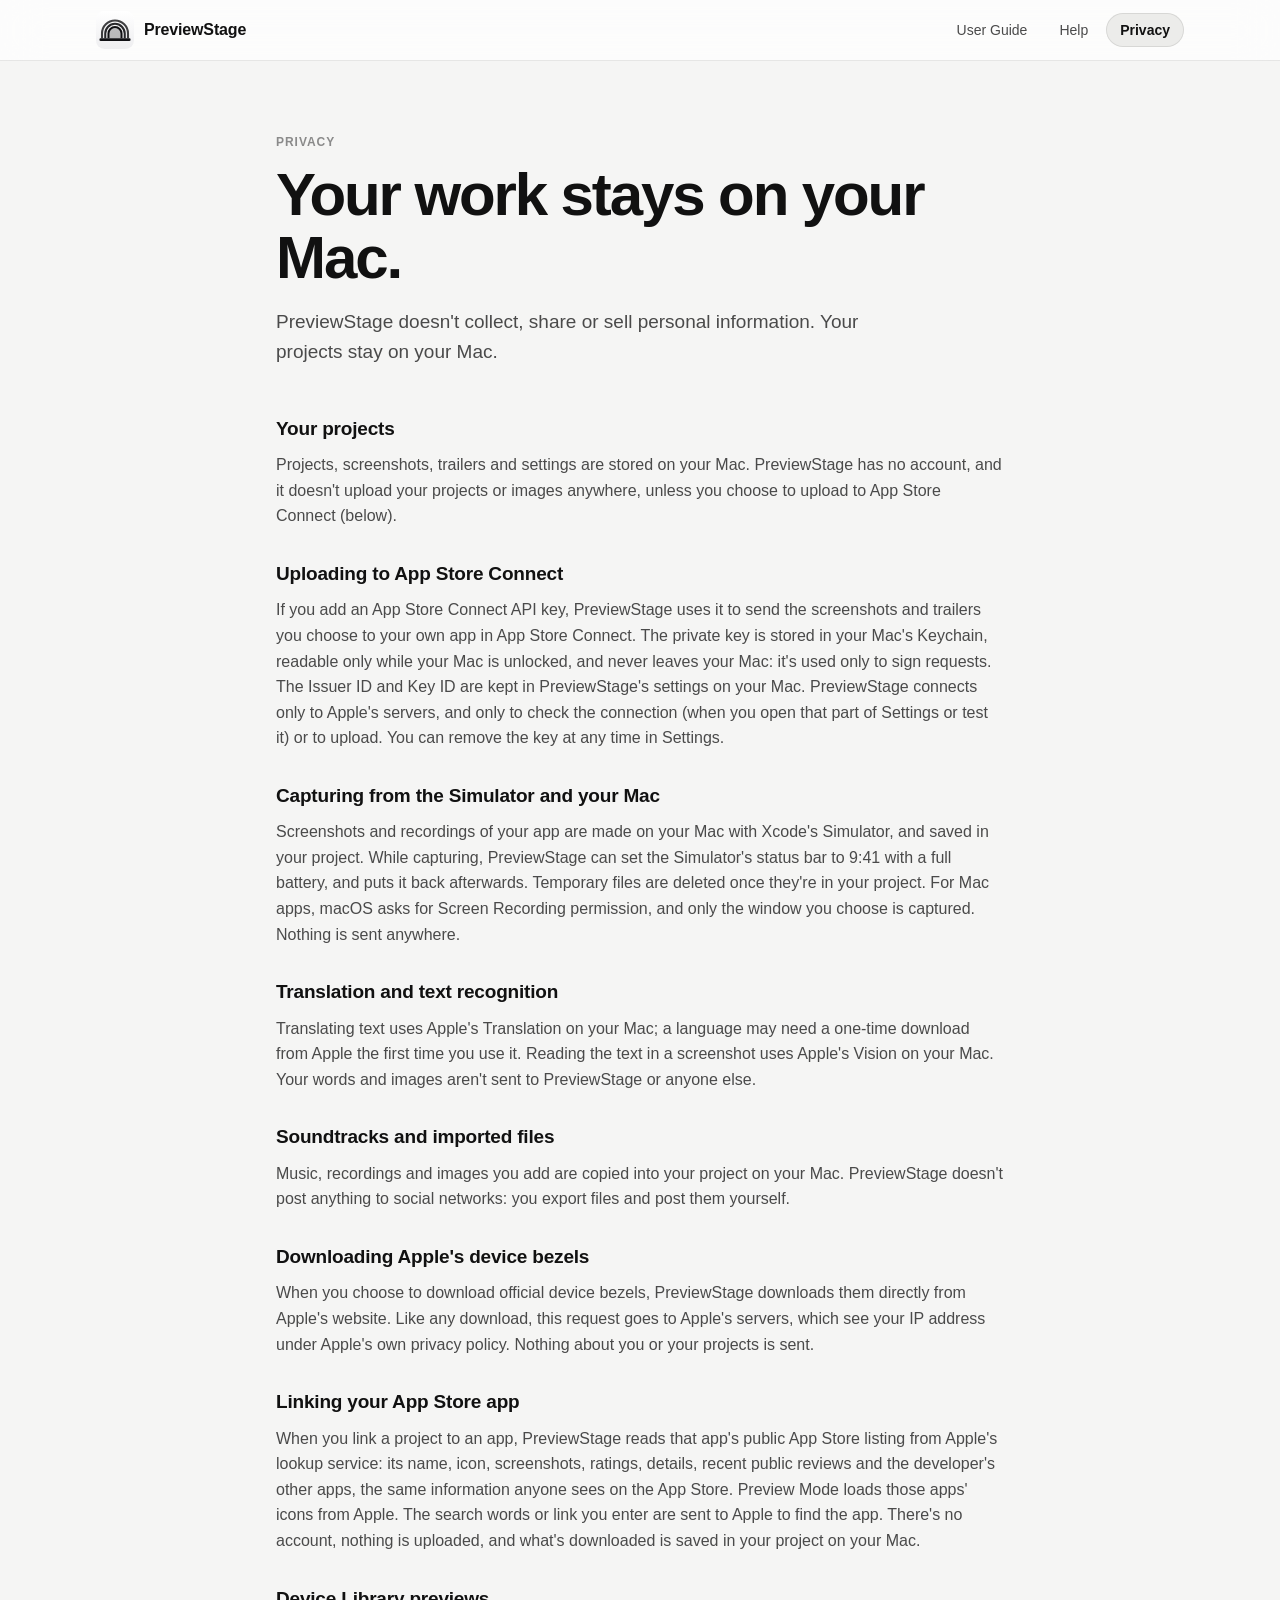
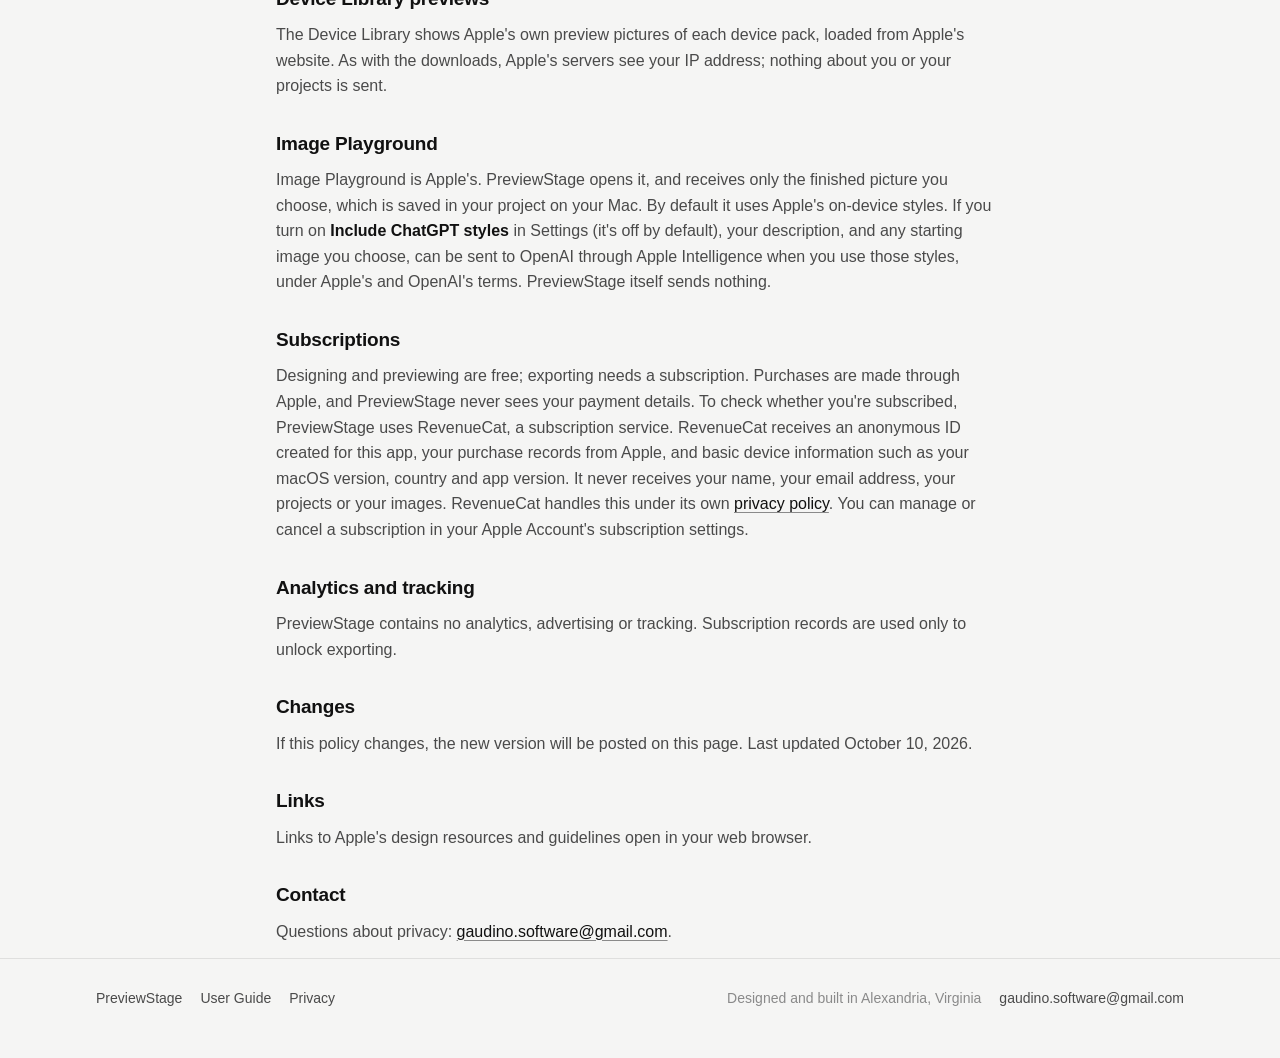
==== commit 4336f3e9: "Compare, Remove Background, Clean Status Bar, creative-asset trailers, full product page, new templa" ====
--- a/privacy.html
+++ b/privacy.html
@@ -49,7 +49,7 @@
   <p>When you choose to download official device bezels, PreviewStage downloads them directly from Apple's website. Like any download, this request goes to Apple's servers, which see your IP address under Apple's own privacy policy. Nothing about you or your projects is sent.</p>
 
   <h3>Linking your App Store app</h3>
-  <p>When you link a project to an app, PreviewStage reads that app's public App Store listing from Apple's lookup service: its name, icon, screenshots, ratings and details, the same information anyone sees on the App Store. The search words or link you enter are sent to Apple to find the app. There's no account, nothing is uploaded, and what's downloaded is saved in your project on your Mac.</p>
+  <p>When you link a project to an app, PreviewStage reads that app's public App Store listing from Apple's lookup service: its name, icon, screenshots, ratings, details, recent public reviews and the developer's other apps, the same information anyone sees on the App Store. Preview Mode loads those apps' icons from Apple. The search words or link you enter are sent to Apple to find the app. There's no account, nothing is uploaded, and what's downloaded is saved in your project on your Mac.</p>
 
   <h3>Device Library previews</h3>
   <p>The Device Library shows Apple's own preview pictures of each device pack, loaded from Apple's website. As with the downloads, Apple's servers see your IP address; nothing about you or your projects is sent.</p>
